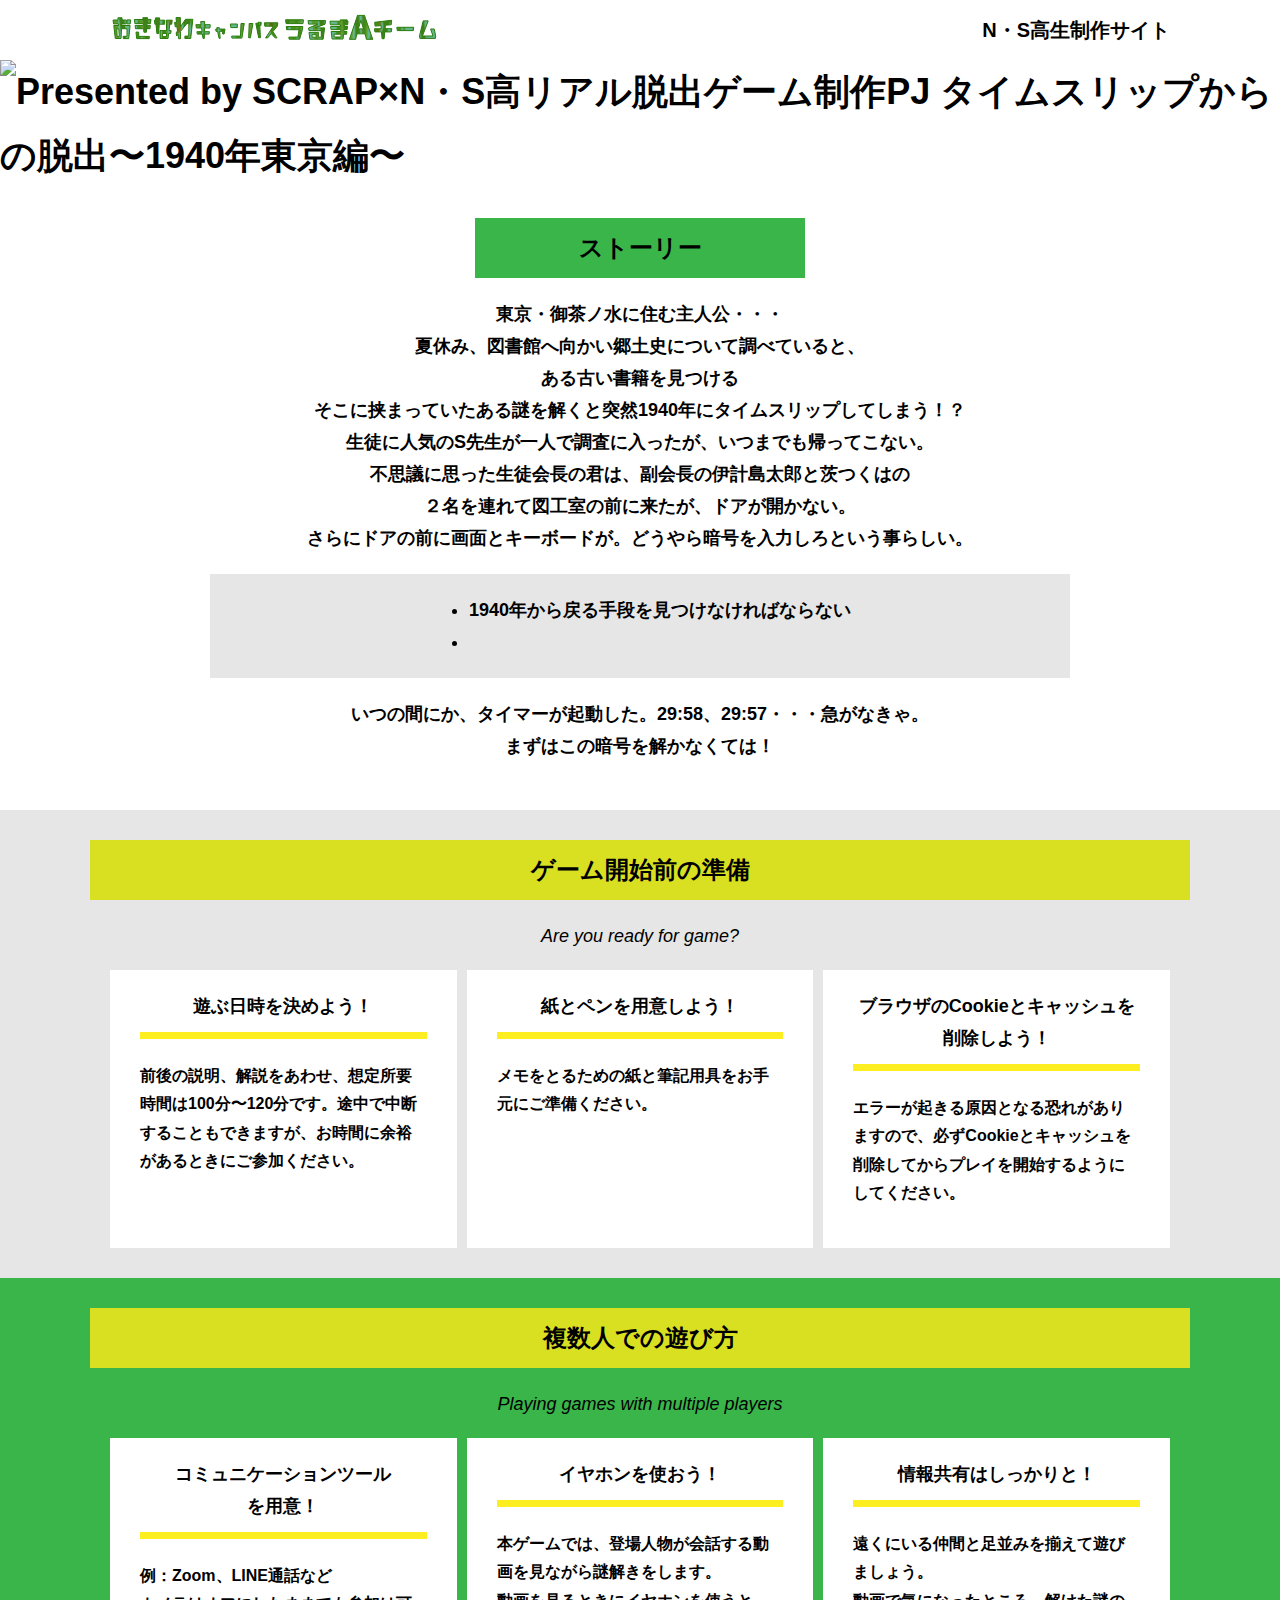
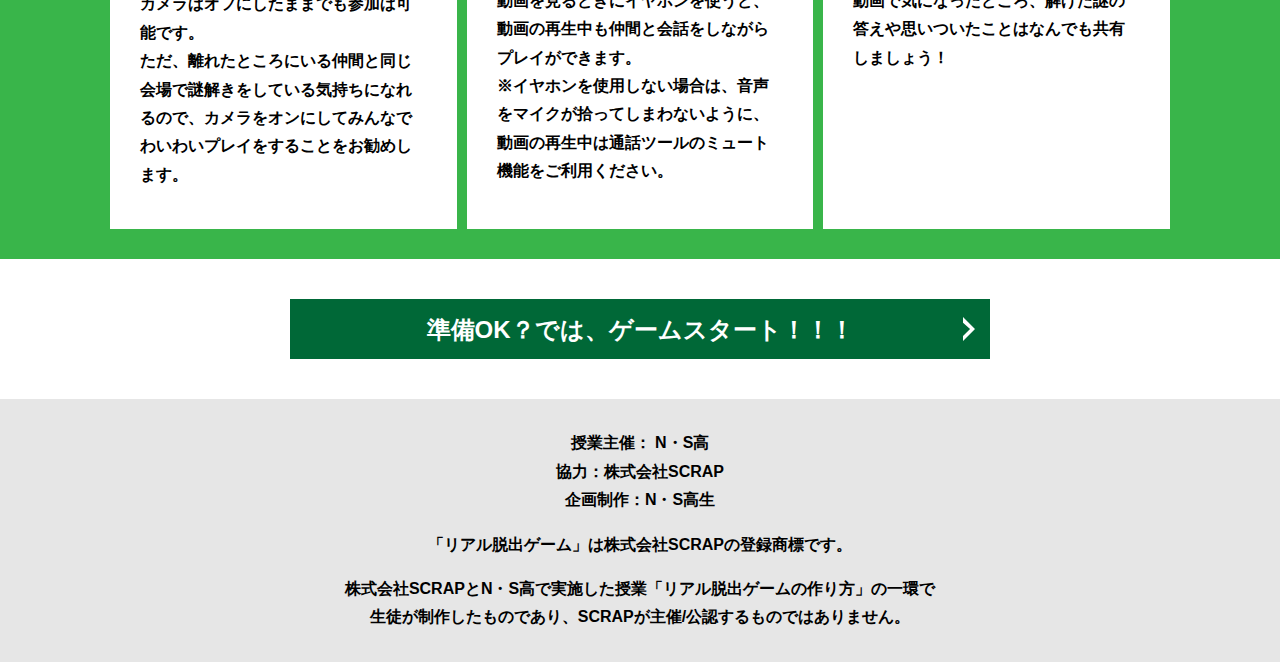
==== index.html @ 6594ce44 "Update index.html" ====
<!DOCTYPE html>
<html lang="ja">
<head>
  <meta charset="UTF-8">
  <meta http-equiv="X-UA-Compatible" content="IE=edge">
  <meta name="viewport" content="width=device-width, initial-scale=1.0">
  <title>タイムスリップからの脱出〜1940年東京編〜 │ Project N</title>
  <link rel="stylesheet" href="assets/css/normalize.css">
  <link rel="stylesheet" href="assets/css/style.css">
</head>
<body>
  <svg width="0" height="0" class="hidden">
    <symbol xmlns="http://www.w3.org/2000/svg" viewBox="0 0 12.47 24.94" id="arrow" class="arrow_svg">
      <title>arrow</title>
      <polygon points="0 24.94 0 19.66 7.35 12.47 0 5.92 0 0 12.47 12.47 0 24.94"/>
    </symbol>
  </svg>
  <header class="header">
    <div class="container">
      <div class="header__logo"><img src="./assets/images/logo.svg" alt="チームロゴ"></div>
      <div class="header__name">N・S高生制作サイト</div>
   </div>
  </header>
  <main class="main index-page">
    <!-- タイトルエリア　ここから -->
    <h1 class="main-title"><img src="./assets/images/mainHeader.png" alt="Presented by SCRAP×N・S高リアル脱出ゲーム制作PJ タイムスリップからの脱出〜1940年東京編〜 "></h1>
    <!-- タイトルエリア　ここまで -->
    <section class="section section--story">
      <div class="container">
        <h2 class="section-title section-title--keycolor section-title--story">ストーリー</h2>
        <div class="story">
          <p class="text-center">東京・御茶ノ水に住む主人公・・・<br>
            夏休み、図書館へ向かい郷土史について調べていると、<br>
           ある古い書籍を見つける<br>
            そこに挟まっていたある謎を解くと突然1940年にタイムスリップしてしまう！？<br>
            生徒に人気のS先生が一人で調査に入ったが、いつまでも帰ってこない。<br>
            不思議に思った生徒会長の君は、副会長の伊計島太郎と茨つくはの<br>
            ２名を連れて図工室の前に来たが、ドアが開かない。<br>
            さらにドアの前に画面とキーボードが。どうやら暗号を入力しろという事らしい。</p>
          <div class="story__note__outer bg-color--gray">
            <ul class="story__note">
              <li>1940年から戻る手段を見つけなければならない</li>
              <li></li>
            </ul>
          </div>
          <p class="text-center">いつの間にか、タイマーが起動した。29:58、29:57・・・急がなきゃ。<br>
            まずはこの暗号を解かなくては！</p>
        </div>
      </div>
    </section>
    <section class="section bg-color--gray">
      <div class="container">
        <h2 class="section-title">ゲーム開始前の準備</h2>
        <p class="font-eng text-center">Are you ready for game?</p>
        <!--
          class名"row"内のclass名"column"が横並びになります。
          改行する場合は以下のように追加してください。
          <div class="row">
            <div class="column">
              ～ 内容 ～
            </div>
          </div>
        -->
        <div class="row">
          <div class="column">
            <div class="card">
              <h3 class="card__title">遊ぶ日時を決めよう！</h3>
              <p class="card__content">前後の説明、解説をあわせ、想定所要時間は100分〜120分です。途中で中断することもできますが、お時間に余裕があるときにご参加ください。</p>
            </div>
          </div>
          <div class="column">
            <div class="card">
              <h3 class="card__title">紙とペンを用意しよう！</h3>
              <p class="card__content">メモをとるための紙と筆記用具をお手元にご準備ください。</p>
            </div>
          </div>
          <div class="column">
            <div class="card">
              <h3 class="card__title">ブラウザのCookieとキャッシュを<br>削除しよう！</h3>
              <p class="card__content">エラーが起きる原因となる恐れがありますので、必ずCookieとキャッシュを削除してからプレイを開始するようにしてください。</p>
            </div>
          </div>
        </div>
      </div>
    </section>
    <section class="section bg-color--keycolor">
      <div class="container">
        <h2 class="section-title">複数人での遊び方</h2>
        <p class="font-eng text-center">Playing games with multiple players</p>
        <div class="row">
          <div class="column">
            <div class="card">
              <h3 class="card__title">コミュニケーションツール<br>を用意！</h3>
              <p class="card__content">例：Zoom、LINE通話など<br>
                カメラはオフにしたままでも参加は可能です。<br>
                ただ、離れたところにいる仲間と同じ会場で謎解きをしている気持ちになれるので、カメラをオンにしてみんなでわいわいプレイをすることをお勧めします。</p>
            </div>
          </div>
          <div class="column">
            <div class="card">
              <h3 class="card__title">イヤホンを使おう！</h3>
              <p class="card__content">本ゲームでは、登場人物が会話する動画を見ながら謎解きをします。<br>
                動画を見るときにイヤホンを使うと、動画の再生中も仲間と会話をしながらプレイができます。<br>
                ※イヤホンを使用しない場合は、音声をマイクが拾ってしまわないように、動画の再生中は通話ツールのミュート機能をご利用ください。</p>
            </div>
          </div>
          <div class="column">
            <div class="card">
              <h3 class="card__title">情報共有はしっかりと！</h3>
              <p class="card__content">遠くにいる仲間と足並みを揃えて遊びましょう。<br>
                動画で気になったところ、解けた謎の答えや思いついたことはなんでも共有しましょう！</p>
            </div>
          </div>
        </div>
      </div>
    </section>
    <section class="section">
      <div class="container">
        <a class="btn" href="main.html">準備OK？では、ゲームスタート！！！<svg class="btn__arrow"><use xlink:href="#arrow"></use></svg></a>
      </div>
    </section>
  </main>
  <footer class="footer section bg-color--gray">
    <div class="container">
      <p class="text-center">授業主催： N・S高<br>協力：株式会社SCRAP<br>企画制作：N・S高生</p>
      <p class="text-center">「リアル脱出ゲーム」は株式会社SCRAPの登録商標です。</p>
      <p class="text-center">株式会社SCRAPとN・S高で実施した授業「リアル脱出ゲームの作り方」の一環で<br>生徒が制作したものであり、SCRAPが主催/公認するものではありません。</p>
    </div>
  </footer>
</body>
</html>
---- assets/css/style.css ----
@charset "UTF-8";
/****************************
 * 共通CSSのテンプレートです。
*****************************/
*,
*::before,
*::after {
  -webkit-box-sizing: border-box;
          box-sizing: border-box;
}

html {
  font-size: 18px;
  -webkit-box-sizing: border-box;
          box-sizing: border-box;
}

body {
  overflow-x: hidden;
  font-family: "游ゴシック体", "Yu Gothic", YuGothic, "ヒラギノ角ゴ Pro", "Hiragino Kaku Gothic Pro", "メイリオ", "Meiryo", sans-serif;
  font-size: 18px;
  line-height: 1.77778;
  font-weight: bold;
  text-decoration: none;
  border: none;
  list-style: none;
  color: #000;
  margin: 0;
}

img {
  width: 100%;
}

figure {
  margin: 0;
}

figcaption {
  margin-top: 30px;
  font-size: 14px;
}

@media screen and (max-width: 767px) {
  figcaption {
    font-size: 13px;
  }
}

input[type=text] {
  font-size: 18px;
  border: none;
  padding: 25px 35px;
  display: block;
  margin: 0 auto;
  max-width: 580px;
  width: 100%;
}

::-webkit-input-placeholder {
  color: #999;
}

:-ms-input-placeholder {
  color: #999;
}

::-ms-input-placeholder {
  color: #999;
}

::placeholder {
  color: #999;
}

button {
  cursor: pointer;
  display: block;
  border: none;
  margin: 0 auto;
  background-color: #006837;
  color: #fff;
  width: 287px;
  height: 55px;
}

/*******************
* Layout
*******************/
.section {
  padding-top: 30px;
  padding-bottom: 30px;
}

.section--clear {
  /* ステージクリア画面 */
  position: fixed;
  display: none;
  /* 読み込み時に一瞬表示されるのを防ぐ */
  -webkit-box-pack: center;
      -ms-flex-pack: center;
          justify-content: center;
  -webkit-box-align: center;
      -ms-flex-align: center;
          align-items: center;
  top: 0;
  bottom: 0;
  left: 0;
  right: 0;
  z-index: 200;
}

.section--clear.isClear {
  display: -webkit-box;
  display: -ms-flexbox;
  display: flex;
}

.container {
  width: 1100px;
  padding-left: 20px;
  padding-right: 20px;
  margin: 0 auto;
}

@media screen and (max-width: 1100px) {
  .container {
    width: calc(100% - 40px);
  }
}

.row {
  display: -webkit-box;
  display: -ms-flexbox;
  display: flex;
  -ms-flex-line-pack: stretch;
      align-content: stretch;
  gap: 10px;
}

.row + .row {
  margin-top: 20px;
}

.column {
  width: 100%;
}

.card {
  background-color: #fff;
  margin-bottom: 20px;
  height: 100%;
}

.card__title {
  font-size: 18px;
  text-align: center;
  margin: 0;
  padding: 20px 30px;
  position: relative;
  cursor: pointer;
}

.card__content {
  -webkit-transition: all 0.3s;
  transition: all 0.3s;
  font-size: 16px;
  padding: 20px 30px;
  margin: 0;
  position: relative;
}

.card__content::before {
  display: block;
  content: '';
  width: calc(100% - 60px);
  height: 7px;
  background-color: #fcee21;
  position: absolute;
  top: -10px;
  left: 30px;
}

.hint-page .card {
  height: auto;
}

.hint-page .card__content {
  display: none;
  text-align: center;
}

.hint-page .card__arrow {
  position: absolute;
  top: calc(50% - 12px);
  right: 45px;
  -webkit-transform: rotate(90deg);
          transform: rotate(90deg);
  -webkit-transition: all 0.3s;
  transition: all 0.3s;
  fill: #009245;
  width: 12px;
  height: 24px;
}

.hint-page .card.is-open .card__content {
  display: block;
}

.hint-page .card.is-open .card__arrow {
  -webkit-transform: rotate(-90deg);
          transform: rotate(-90deg);
}

.box {
  padding: 35px 30px;
}

.youtube {
  position: relative;
  width: 100%;
  padding-top: 56.25%;
}

.youtube iframe {
  position: absolute;
  top: 0;
  left: 0;
  width: 100%;
  height: 100%;
}

.youtube__container {
  max-width: 800px;
  margin: 0 auto;
}

/*********************
* Color
*********************/
.bg-color--keycolor {
  background-color: #39b54a;
}

.bg-color--subcolor {
  background-color: #d9e021;
}

.bg-color--gray {
  background-color: #e6e6e6;
}

/*********************
* title
**********************/
.main-title {
  margin: 0;
}

.sub-title {
  text-align: center;
  font-size: 18px;
  line-height: 1.66667;
}

.sub-title__bg {
  background-color: #fcee21;
  padding-left: 1rem;
  padding-right: 1rem;
}

.section-title {
  font-size: 24px;
  line-height: 1.75;
  text-align: center;
  padding: 9px 20px;
  background-color: #d9e021;
  margin: 0 -20px 20px -20px;
}

.section-title__stage {
  display: inline-block;
  margin-right: 2rem;
}

.section-title--keycolorlight {
  background-color: #8cc63f;
}

.section-title--keycolorlight .section-title__stage {
  color: #fff;
}

.section-title--keycolor {
  background-color: #39b54a;
}

.section-title--story {
  width: 330px;
  margin: 0 auto 20px;
}

.section-title--border {
  position: relative;
  font-size: 30px;
  text-align: center;
  line-height: 1.06667;
  margin: 0;
  padding-bottom: 15px;
  color: #006837;
}

.section-title--border::after {
  position: absolute;
  bottom: 0;
  left: calc(50% - 95px);
  display: block;
  content: '';
  background-color: #fff;
  height: 2.6px;
  width: 190px;
}

/******************
* text
******************/
.font-eng {
  font-style: italic;
  font-weight: normal;
}

/*************************
* Button
*************************/
.btn {
  display: block;
  text-decoration: none;
  cursor: pointer;
  background-color: #006837;
  color: #fff;
  font-size: 24px;
  line-height: 1.54167;
  text-align: center;
  padding: 11.5px;
  width: calc(100% - 40px);
  max-width: 700px;
  margin: 10px auto;
  position: relative;
}

.btn:hover {
  opacity: 0.7;
}

.btn__arrow {
  position: absolute;
  top: calc(50% - 12px);
  right: 15px;
  fill: #fff;
  width: 12px;
  height: 24px;
}

/****************
* header
*****************/
.header {
  background-color: #fff;
  height: 60px;
}

.header .container {
  display: -webkit-box;
  display: -ms-flexbox;
  display: flex;
  -webkit-box-pack: justify;
      -ms-flex-pack: justify;
          justify-content: space-between;
  -webkit-box-align: center;
      -ms-flex-align: center;
          align-items: center;
  height: 100%;
}

.header__logo {
  width: 330px;
  height: 42px;
}

.header__name {
  font-size: 20px;
  line-height: 1.1;
}

.footer {
  font-size: 16px;
}

.footer p:first-child {
  margin-top: 0;
}

.footer p:last-child {
  margin-bottom: 0;
}

/********************
* main
********************/
.story__note {
  margin: 0;
}

.story__note__outer {
  width: 860px;
  display: -webkit-box;
  display: -ms-flexbox;
  display: flex;
  padding: 20px;
  margin: 20px auto;
  -webkit-box-pack: center;
      -ms-flex-pack: center;
          justify-content: center;
}

@media screen and (max-width: 940px) {
  .story__note__outer {
    width: 100%;
  }
}

.stage-column__container + .stage-column__container {
  border-top: 2px solid #fff;
}

.answer {
  font-size: 18px;
  margin-bottom: 20px;
  line-height: 80px;
  word-spacing: 20px;
}

.err-message {
  color: #c1272d;
  font-size: 18px;
  text-align: center;
}

.link-hint {
  text-align: center;
  display: block;
  margin-top: 20px;
}

.clear-message {
  background-color: #d9e021;
  padding: 30px 30px 60px;
  position: relative;
}

.clear-message__title {
  position: relative;
  display: block;
  text-align: center;
  color: #006837;
  font-size: 30px;
  padding-bottom: 10px;
  margin-bottom: 35px;
}

.clear-message__title::after {
  content: '';
  position: absolute;
  display: block;
  width: 183px;
  height: 2px;
  background-color: #fff;
  bottom: 0;
  left: calc(50% - (183px/2));
}

.clear-message__content {
  text-align: center;
}

.clear-message__btn {
  position: absolute;
  bottom: -30px;
  left: calc(50% - 144px);
  width: 288px;
  margin: 0;
}

/********************
* Utility
********************/
.text-center {
  text-align: center;
}

.text-left {
  text-align: left;
}

.text-right {
  text-align: right;
}

.hidden {
  display: none;
}
/*# sourceMappingURL=style.css.map */
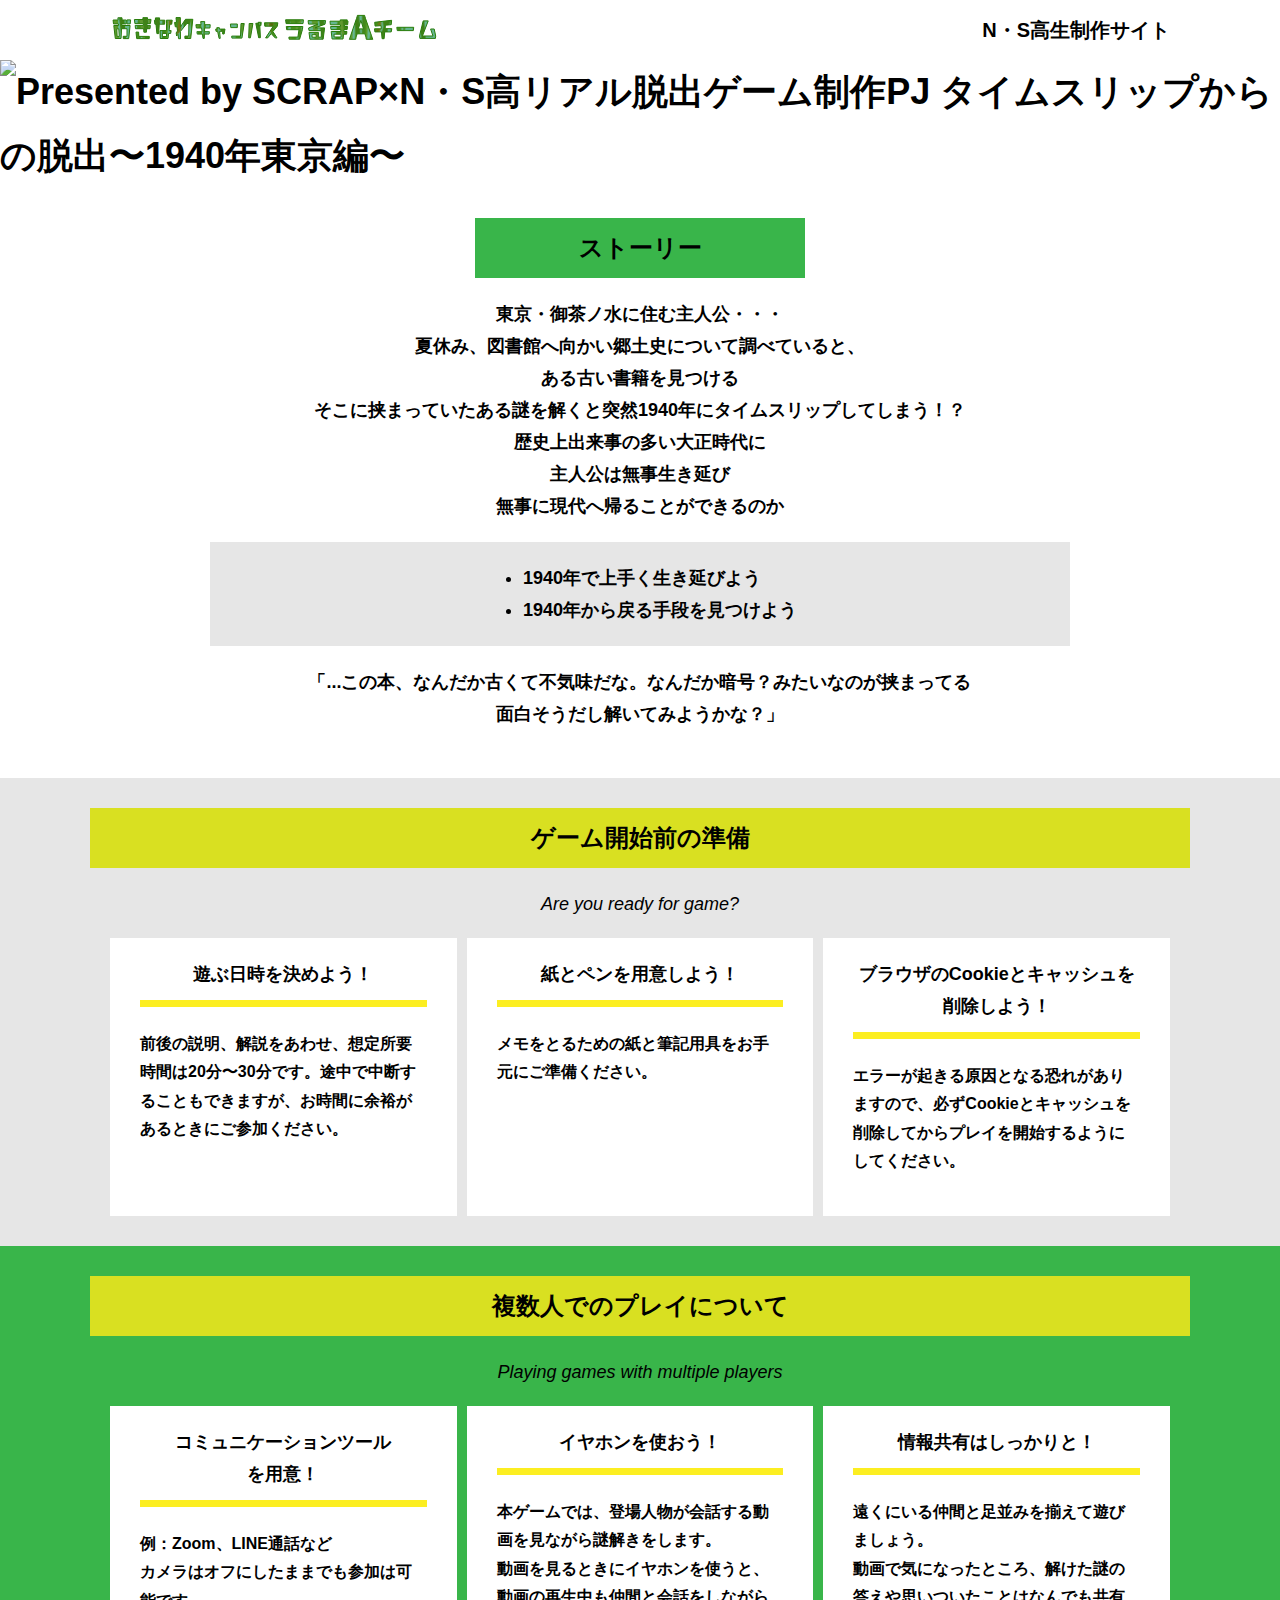
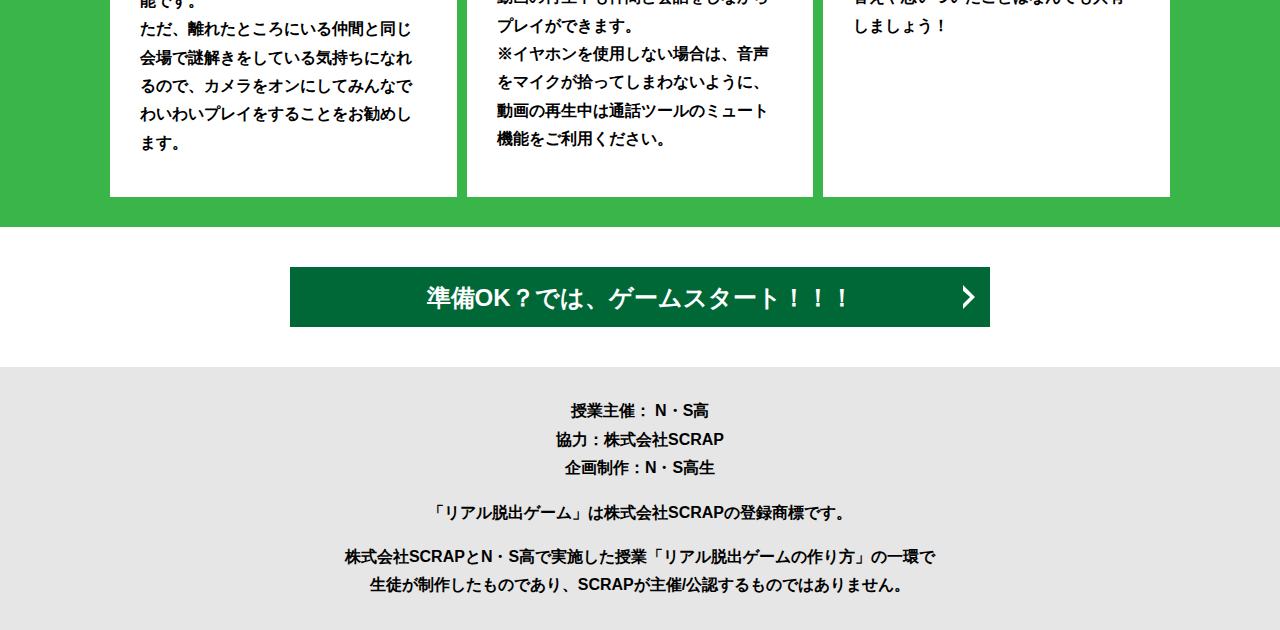
==== commit 9554be50: "Update index.html" ====
--- a/index.html
+++ b/index.html
@@ -23,7 +23,7 @@
   </header>
   <main class="main index-page">
     <!-- タイトルエリア　ここから -->
-    <h1 class="main-title"><img src="./assets/images/mainHeader.png" alt="Presented by SCRAP×N・S高リアル脱出ゲーム制作PJ タイムスリップからの脱出〜1940年東京編〜 "></h1>
+    <h1 class="main-title"><img src="./assets/images/top-image.png" alt="Presented by SCRAP×N・S高リアル脱出ゲーム制作PJ タイムスリップからの脱出〜1940年東京編〜 "></h1>
     <!-- タイトルエリア　ここまで -->
     <section class="section section--story">
       <div class="container">
@@ -33,18 +33,17 @@
             夏休み、図書館へ向かい郷土史について調べていると、<br>
            ある古い書籍を見つける<br>
             そこに挟まっていたある謎を解くと突然1940年にタイムスリップしてしまう！？<br>
-            生徒に人気のS先生が一人で調査に入ったが、いつまでも帰ってこない。<br>
-            不思議に思った生徒会長の君は、副会長の伊計島太郎と茨つくはの<br>
-            ２名を連れて図工室の前に来たが、ドアが開かない。<br>
-            さらにドアの前に画面とキーボードが。どうやら暗号を入力しろという事らしい。</p>
+            歴史上出来事の多い大正時代に<br>
+           主人公は無事生き延び<br>
+            無事に現代へ帰ることができるのか<br></p>
           <div class="story__note__outer bg-color--gray">
             <ul class="story__note">
-              <li>1940年から戻る手段を見つけなければならない</li>
-              <li></li>
+              <li>1940年で上手く生き延びよう</li>
+              <li>1940年から戻る手段を見つけよう</li>
             </ul>
           </div>
-          <p class="text-center">いつの間にか、タイマーが起動した。29:58、29:57・・・急がなきゃ。<br>
-            まずはこの暗号を解かなくては！</p>
+          <p class="text-center">「...この本、なんだか古くて不気味だな。なんだか暗号？みたいなのが挟まってる<br>
+            面白そうだし解いてみようかな？」</p>
         </div>
       </div>
     </section>
@@ -65,7 +64,7 @@
           <div class="column">
             <div class="card">
               <h3 class="card__title">遊ぶ日時を決めよう！</h3>
-              <p class="card__content">前後の説明、解説をあわせ、想定所要時間は100分〜120分です。途中で中断することもできますが、お時間に余裕があるときにご参加ください。</p>
+              <p class="card__content">前後の説明、解説をあわせ、想定所要時間は20分〜30分です。途中で中断することもできますが、お時間に余裕があるときにご参加ください。</p>
             </div>
           </div>
           <div class="column">
@@ -85,7 +84,7 @@
     </section>
     <section class="section bg-color--keycolor">
       <div class="container">
-        <h2 class="section-title">複数人での遊び方</h2>
+        <h2 class="section-title">複数人でのプレイについて</h2>
         <p class="font-eng text-center">Playing games with multiple players</p>
         <div class="row">
           <div class="column">
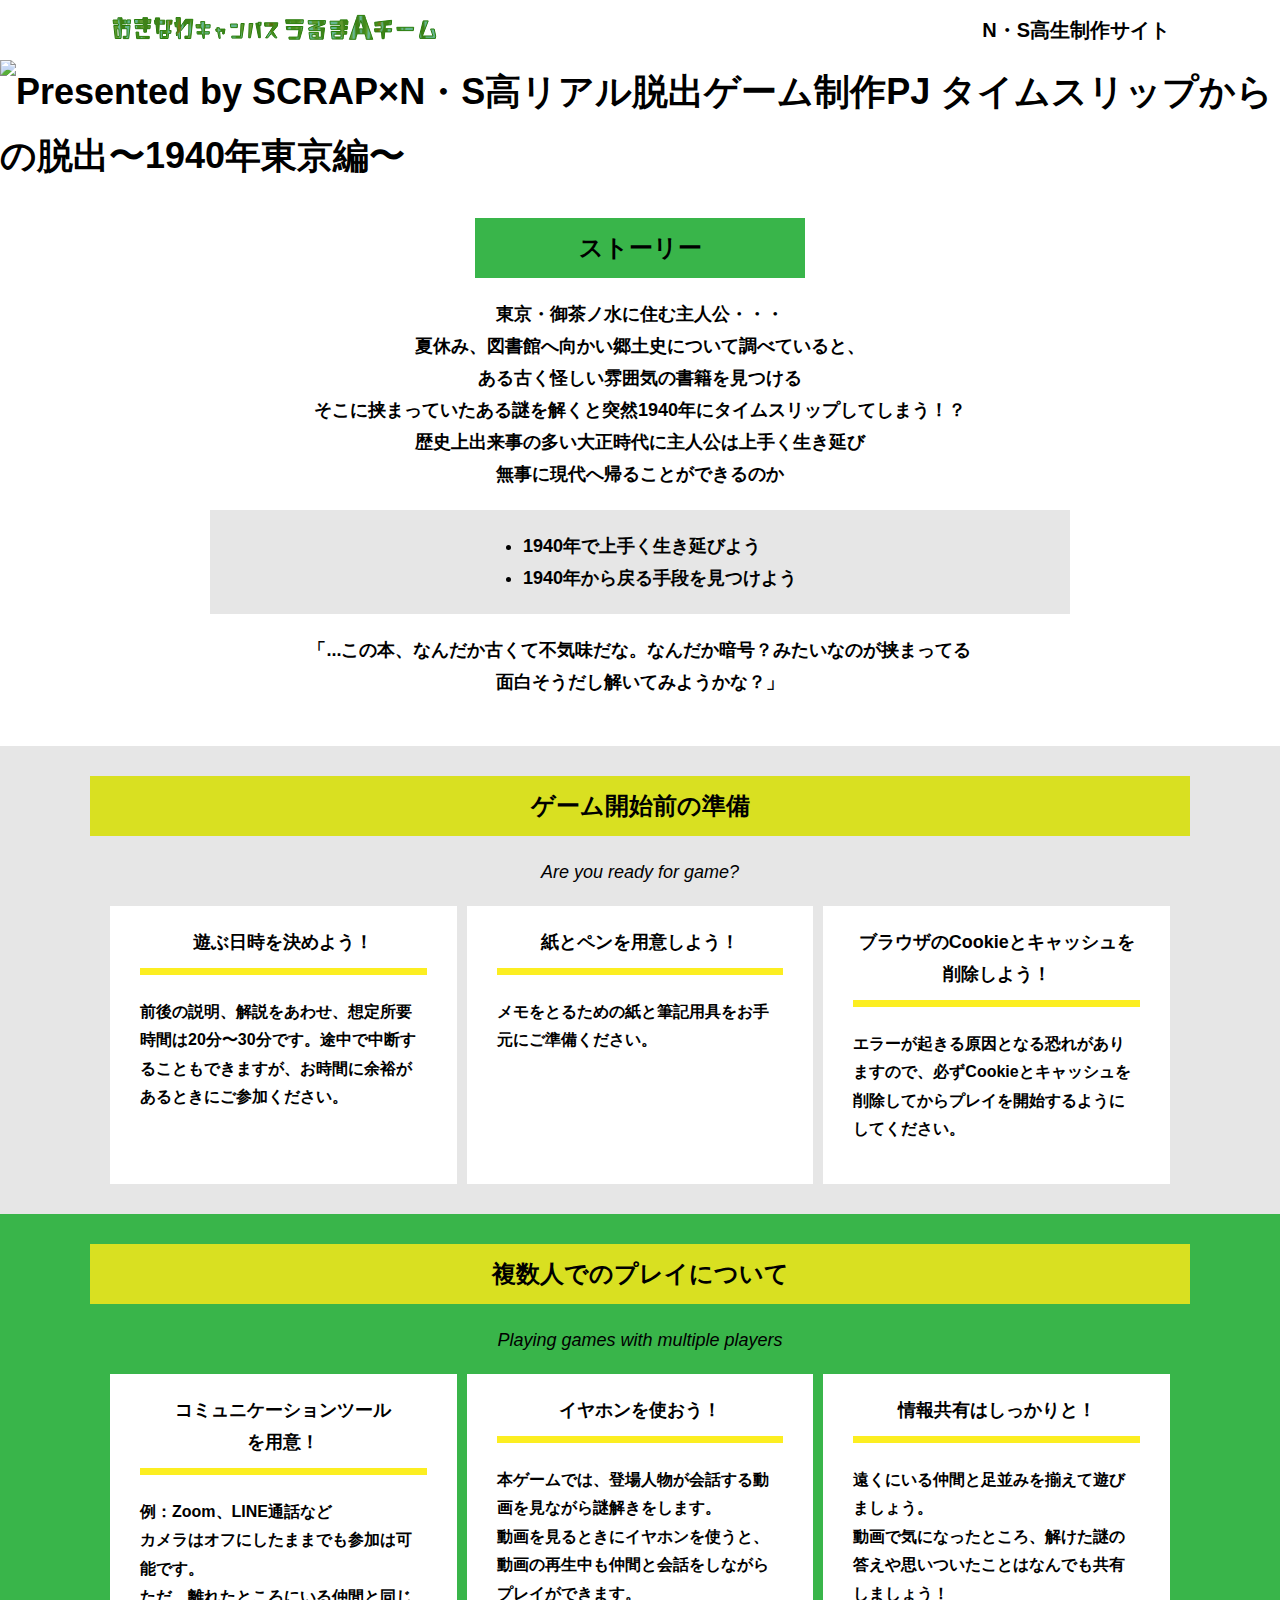
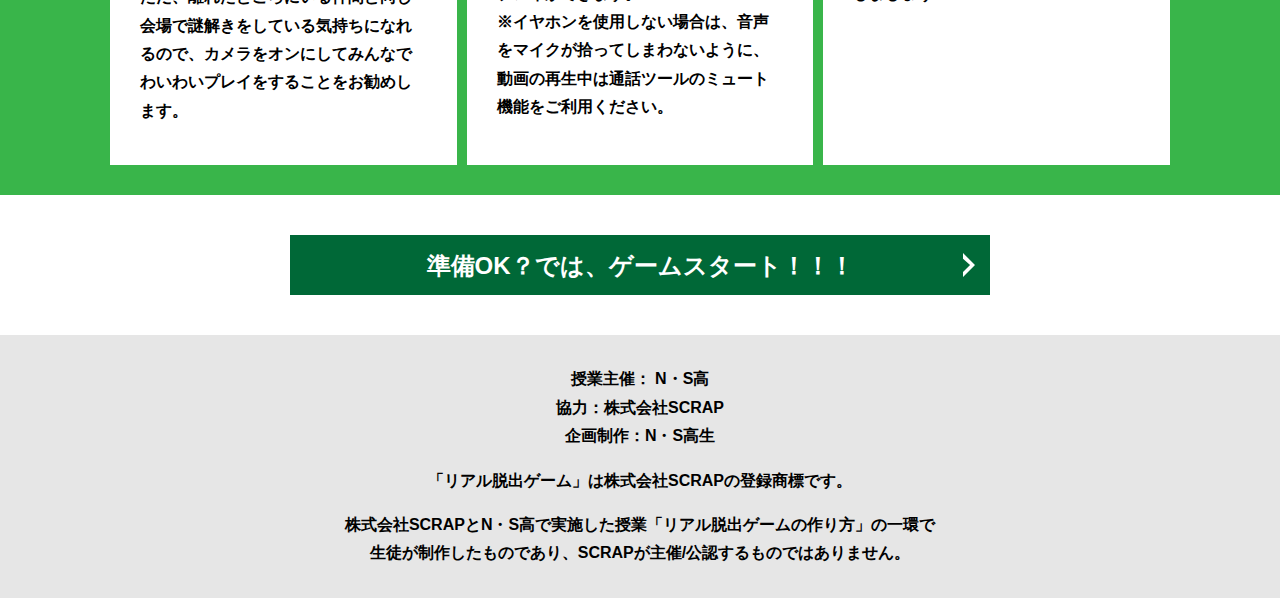
==== commit 499f0e19: "Update index.html" ====
--- a/index.html
+++ b/index.html
@@ -31,11 +31,10 @@
         <div class="story">
           <p class="text-center">東京・御茶ノ水に住む主人公・・・<br>
             夏休み、図書館へ向かい郷土史について調べていると、<br>
-           ある古い書籍を見つける<br>
+           ある古く怪しい雰囲気の書籍を見つける<br>
             そこに挟まっていたある謎を解くと突然1940年にタイムスリップしてしまう！？<br>
-            歴史上出来事の多い大正時代に<br>
-           主人公は無事生き延び<br>
-            無事に現代へ帰ることができるのか<br></p>
+            歴史上出来事の多い大正時代に主人公は上手く生き延び<br>
+           無事に現代へ帰ることができるのか<br></p>
           <div class="story__note__outer bg-color--gray">
             <ul class="story__note">
               <li>1940年で上手く生き延びよう</li>
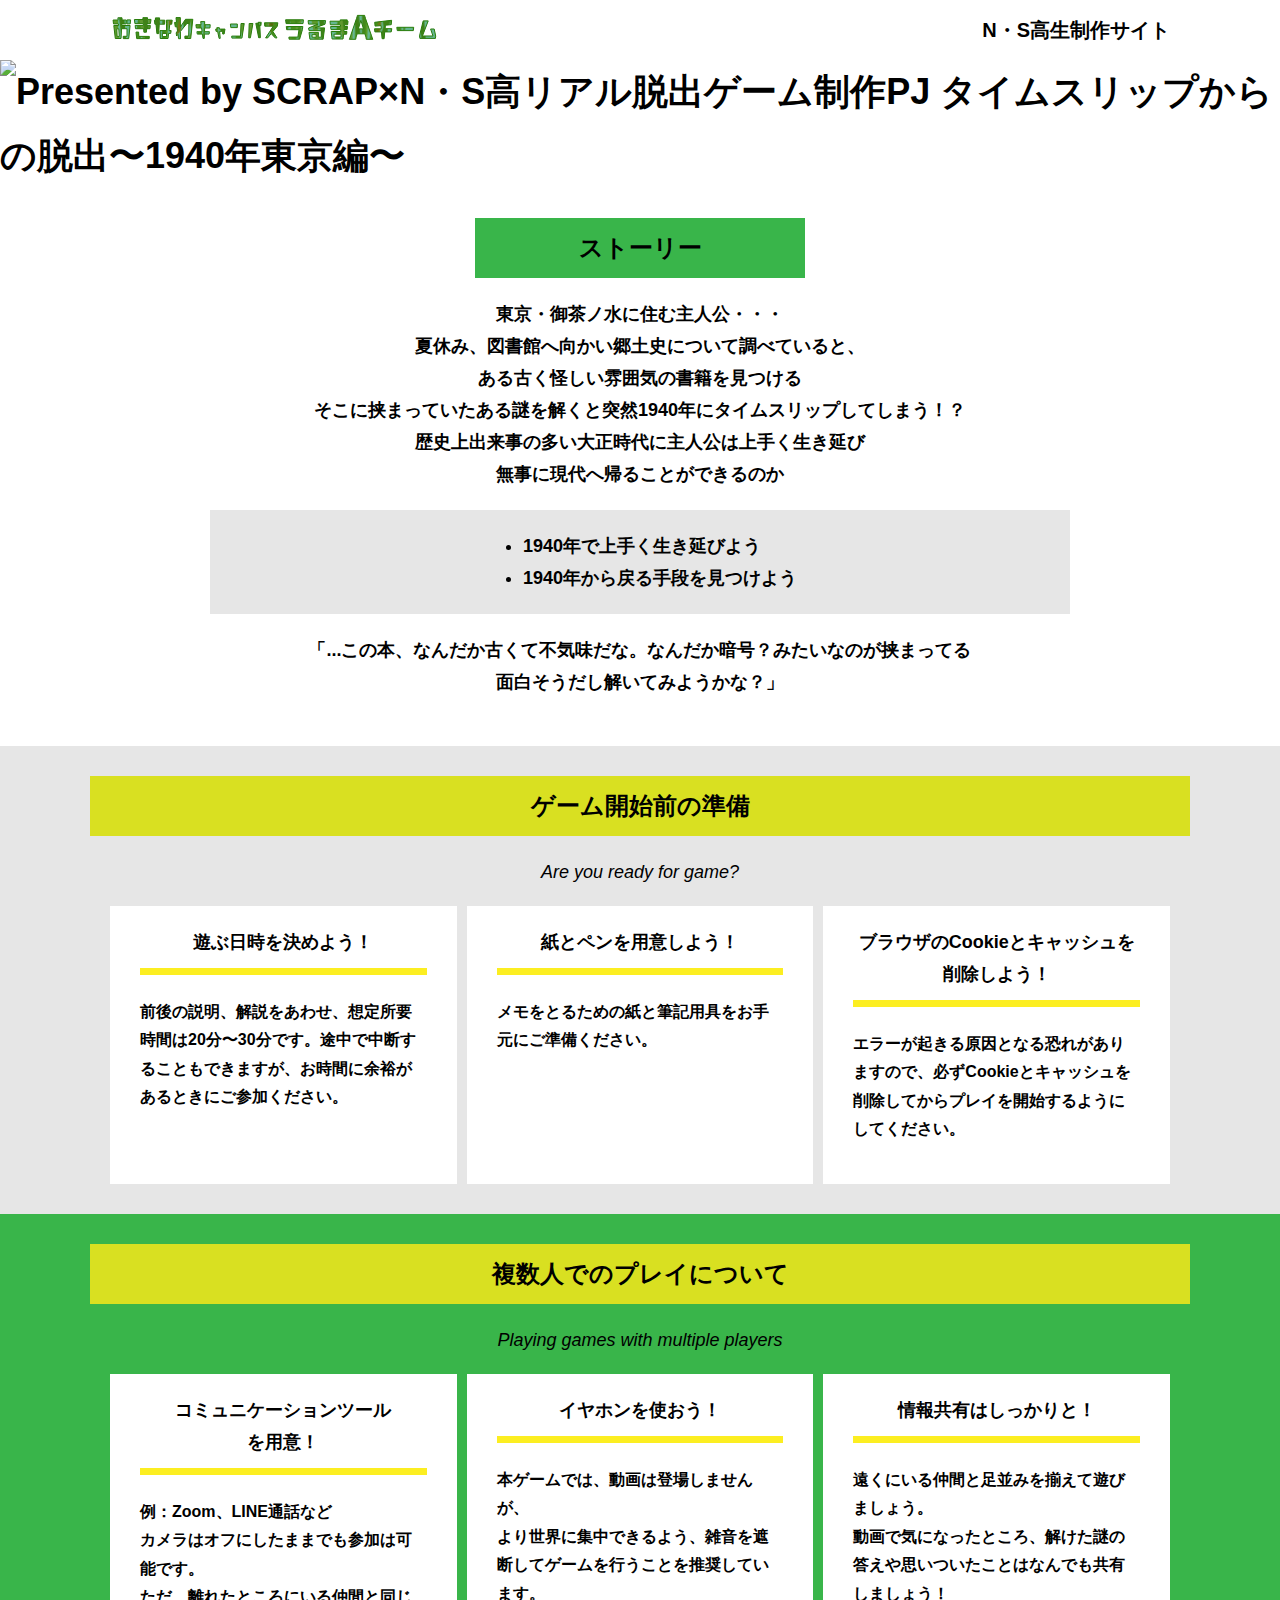
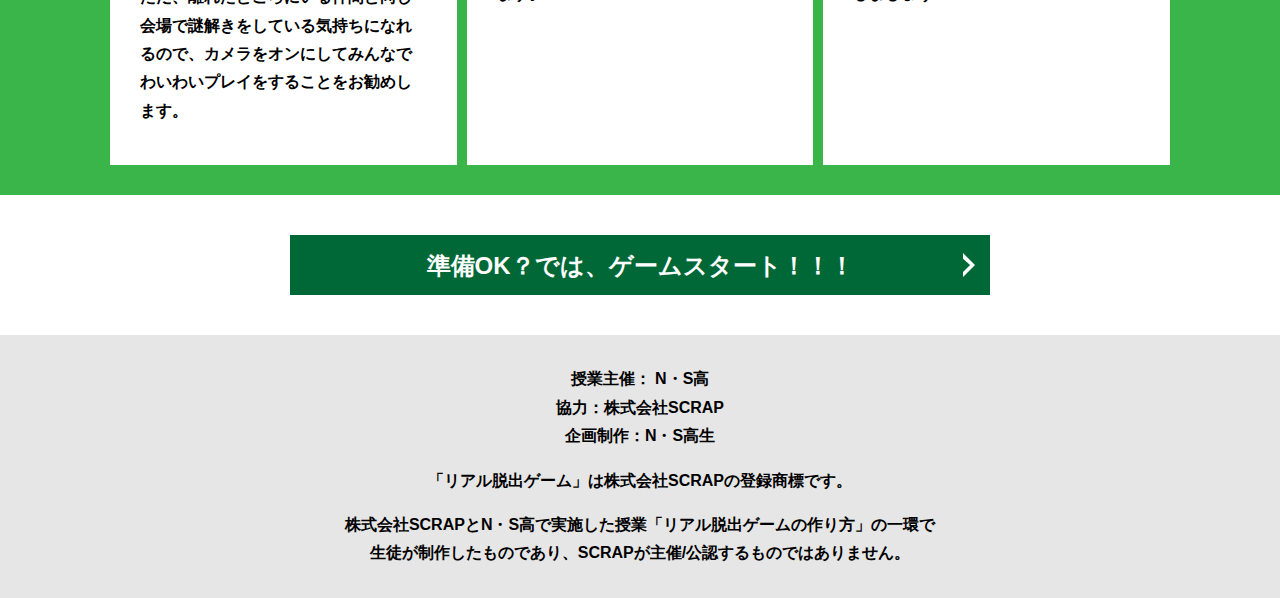
==== commit 070a7435: "Update index.html" ====
--- a/index.html
+++ b/index.html
@@ -97,9 +97,8 @@
           <div class="column">
             <div class="card">
               <h3 class="card__title">イヤホンを使おう！</h3>
-              <p class="card__content">本ゲームでは、登場人物が会話する動画を見ながら謎解きをします。<br>
-                動画を見るときにイヤホンを使うと、動画の再生中も仲間と会話をしながらプレイができます。<br>
-                ※イヤホンを使用しない場合は、音声をマイクが拾ってしまわないように、動画の再生中は通話ツールのミュート機能をご利用ください。</p>
+              <p class="card__content">本ゲームでは、動画は登場しませんが、<br>
+                より世界に集中できるよう、雑音を遮断してゲームを行うことを推奨しています。</p>
             </div>
           </div>
           <div class="column">
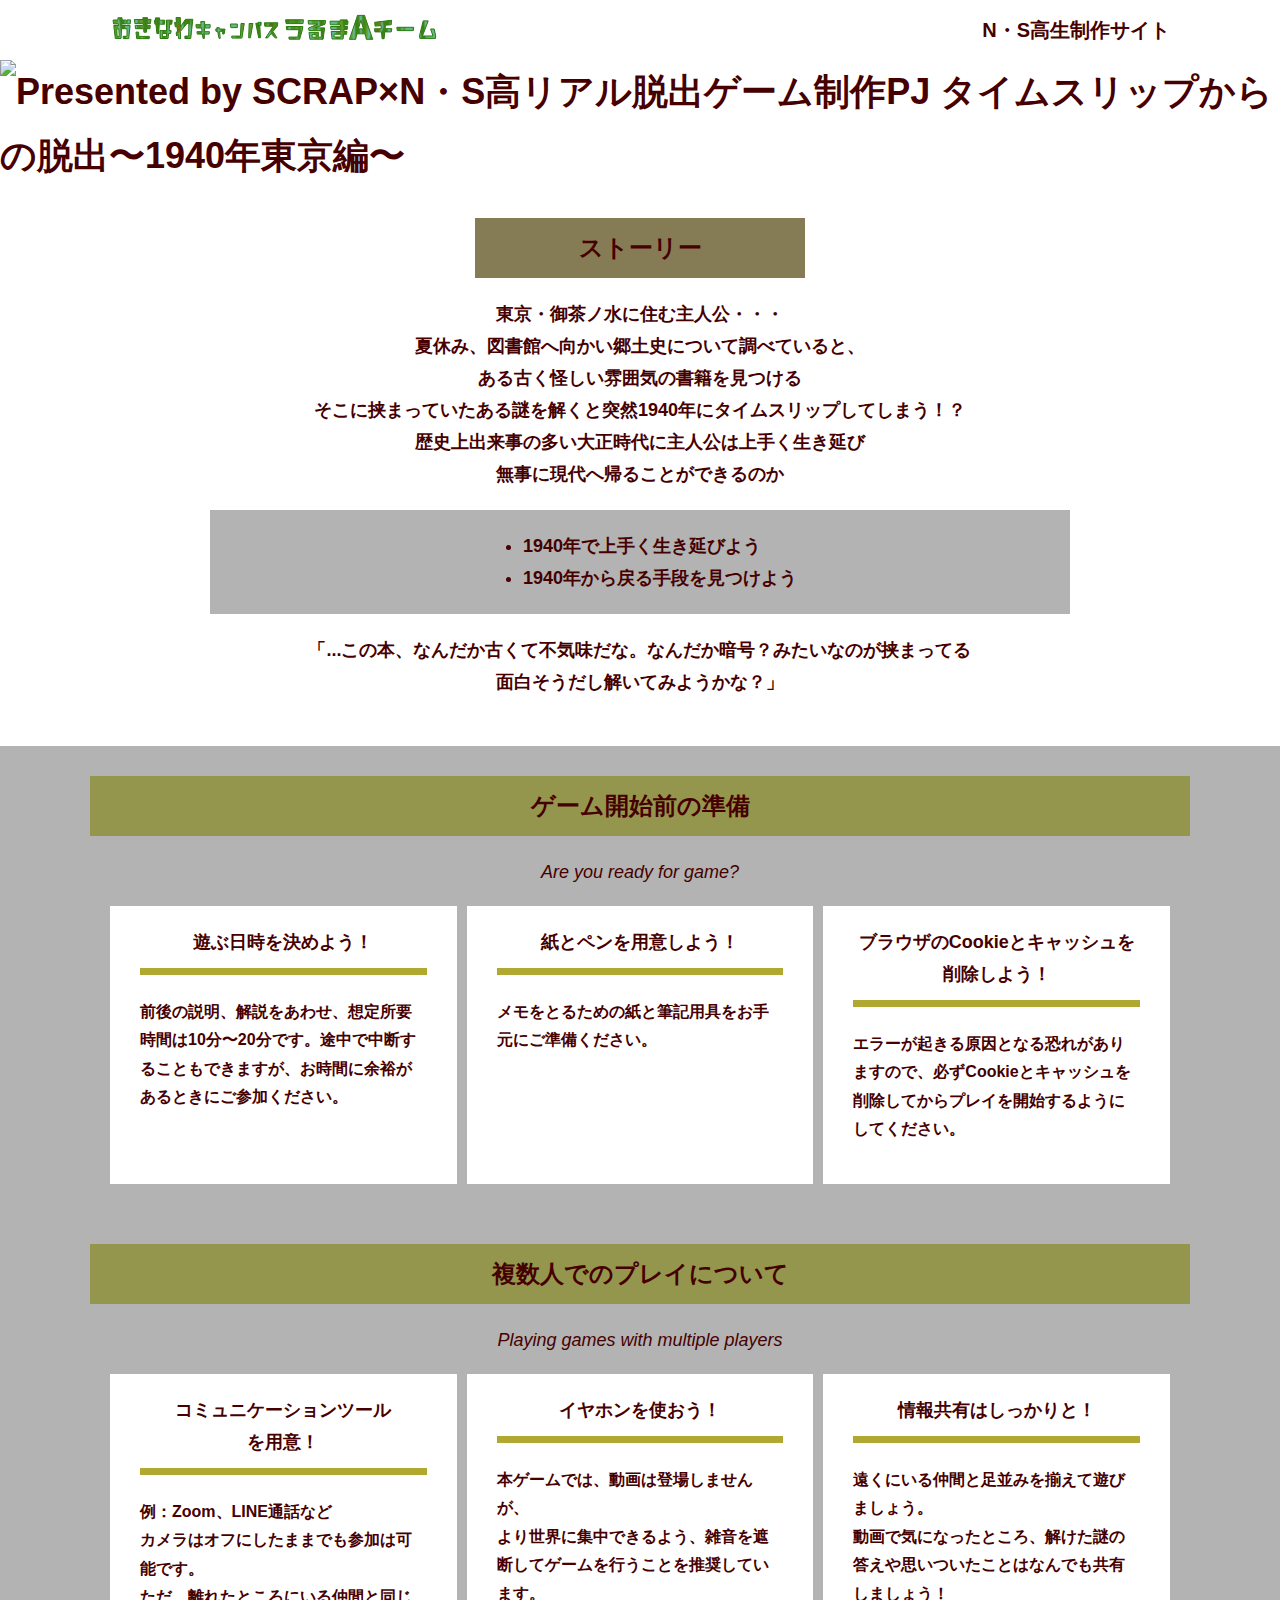
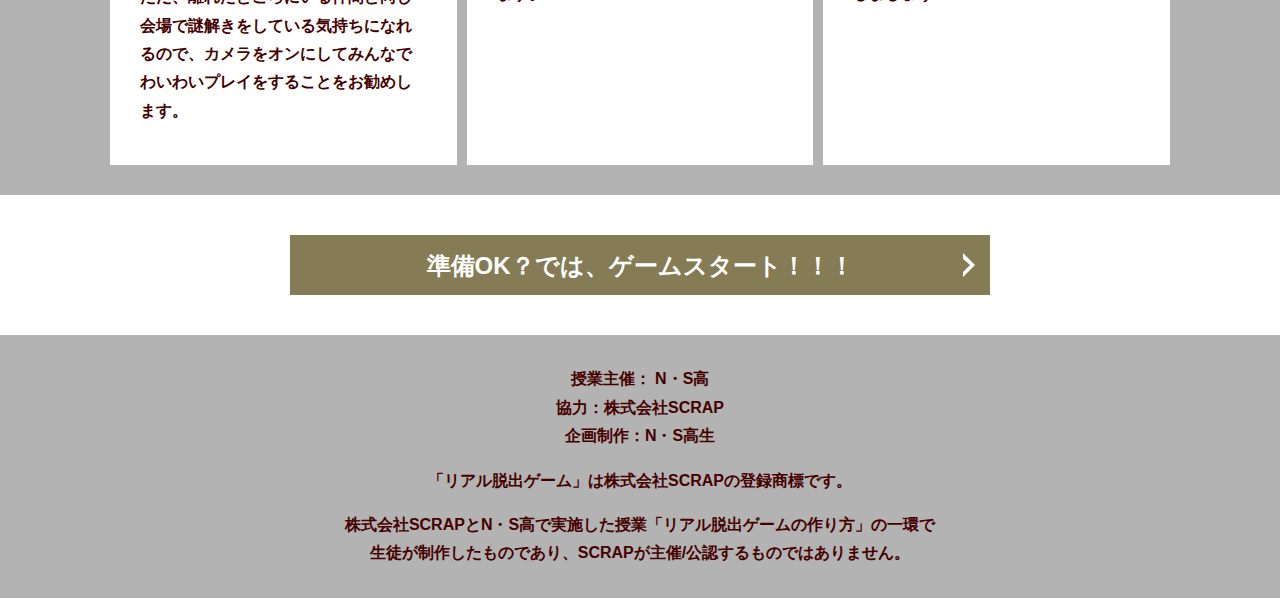
==== commit aca53097: "Update index.html" ====
--- a/index.html
+++ b/index.html
@@ -63,7 +63,7 @@
           <div class="column">
             <div class="card">
               <h3 class="card__title">遊ぶ日時を決めよう！</h3>
-              <p class="card__content">前後の説明、解説をあわせ、想定所要時間は20分〜30分です。途中で中断することもできますが、お時間に余裕があるときにご参加ください。</p>
+              <p class="card__content">前後の説明、解説をあわせ、想定所要時間は10分〜20分です。途中で中断することもできますが、お時間に余裕があるときにご参加ください。</p>
             </div>
           </div>
           <div class="column">
--- a/assets/css/style.css
+++ b/assets/css/style.css
@@ -24,7 +24,7 @@
   text-decoration: none;
   border: none;
   list-style: none;
-  color: #000;
+  color: #460000;
   margin: 0;
 }
 
@@ -78,8 +78,8 @@
   display: block;
   border: none;
   margin: 0 auto;
-  background-color: #006837;
-  color: #fff;
+  background-color: #998967;
+  color: #ffffff;
   width: 287px;
   height: 55px;
 }
@@ -175,7 +175,7 @@
   content: '';
   width: calc(100% - 60px);
   height: 7px;
-  background-color: #fcee21;
+  background-color: #b0a831;
   position: absolute;
   top: -10px;
   left: 30px;
@@ -198,7 +198,7 @@
           transform: rotate(90deg);
   -webkit-transition: all 0.3s;
   transition: all 0.3s;
-  fill: #009245;
+  fill: #94964e;
   width: 12px;
   height: 24px;
 }
@@ -239,15 +239,15 @@
 * Color
 *********************/
 .bg-color--keycolor {
-  background-color: #39b54a;
+  background-color: #b3b3b3;
 }
 
 .bg-color--subcolor {
-  background-color: #d9e021;
+  background-color: #b3b3b3;
 }
 
 .bg-color--gray {
-  background-color: #e6e6e6;
+  background-color: #b3b3b3;
 }
 
 /*********************
@@ -274,7 +274,7 @@
   line-height: 1.75;
   text-align: center;
   padding: 9px 20px;
-  background-color: #d9e021;
+  background-color: #94964e;
   margin: 0 -20px 20px -20px;
 }
 
@@ -284,7 +284,7 @@
 }
 
 .section-title--keycolorlight {
-  background-color: #8cc63f;
+  background-color: #94964e;
 }
 
 .section-title--keycolorlight .section-title__stage {
@@ -292,7 +292,7 @@
 }
 
 .section-title--keycolor {
-  background-color: #39b54a;
+  background-color: #857c55;
 }
 
 .section-title--story {
@@ -307,7 +307,7 @@
   line-height: 1.06667;
   margin: 0;
   padding-bottom: 15px;
-  color: #006837;
+  color: #857c55;
 }
 
 .section-title--border::after {
@@ -336,7 +336,7 @@
   display: block;
   text-decoration: none;
   cursor: pointer;
-  background-color: #006837;
+  background-color: #857c55;
   color: #fff;
   font-size: 24px;
   line-height: 1.54167;
@@ -453,7 +453,7 @@
 }
 
 .clear-message {
-  background-color: #d9e021;
+  background-color: #b3b3b3;
   padding: 30px 30px 60px;
   position: relative;
 }
@@ -462,7 +462,7 @@
   position: relative;
   display: block;
   text-align: center;
-  color: #006837;
+  color: #460000;
   font-size: 30px;
   padding-bottom: 10px;
   margin-bottom: 35px;
@@ -509,4 +509,4 @@
 .hidden {
   display: none;
 }
-/*# sourceMappingURL=style.css.map */+/*# sourceMappingURL=style.css.map */
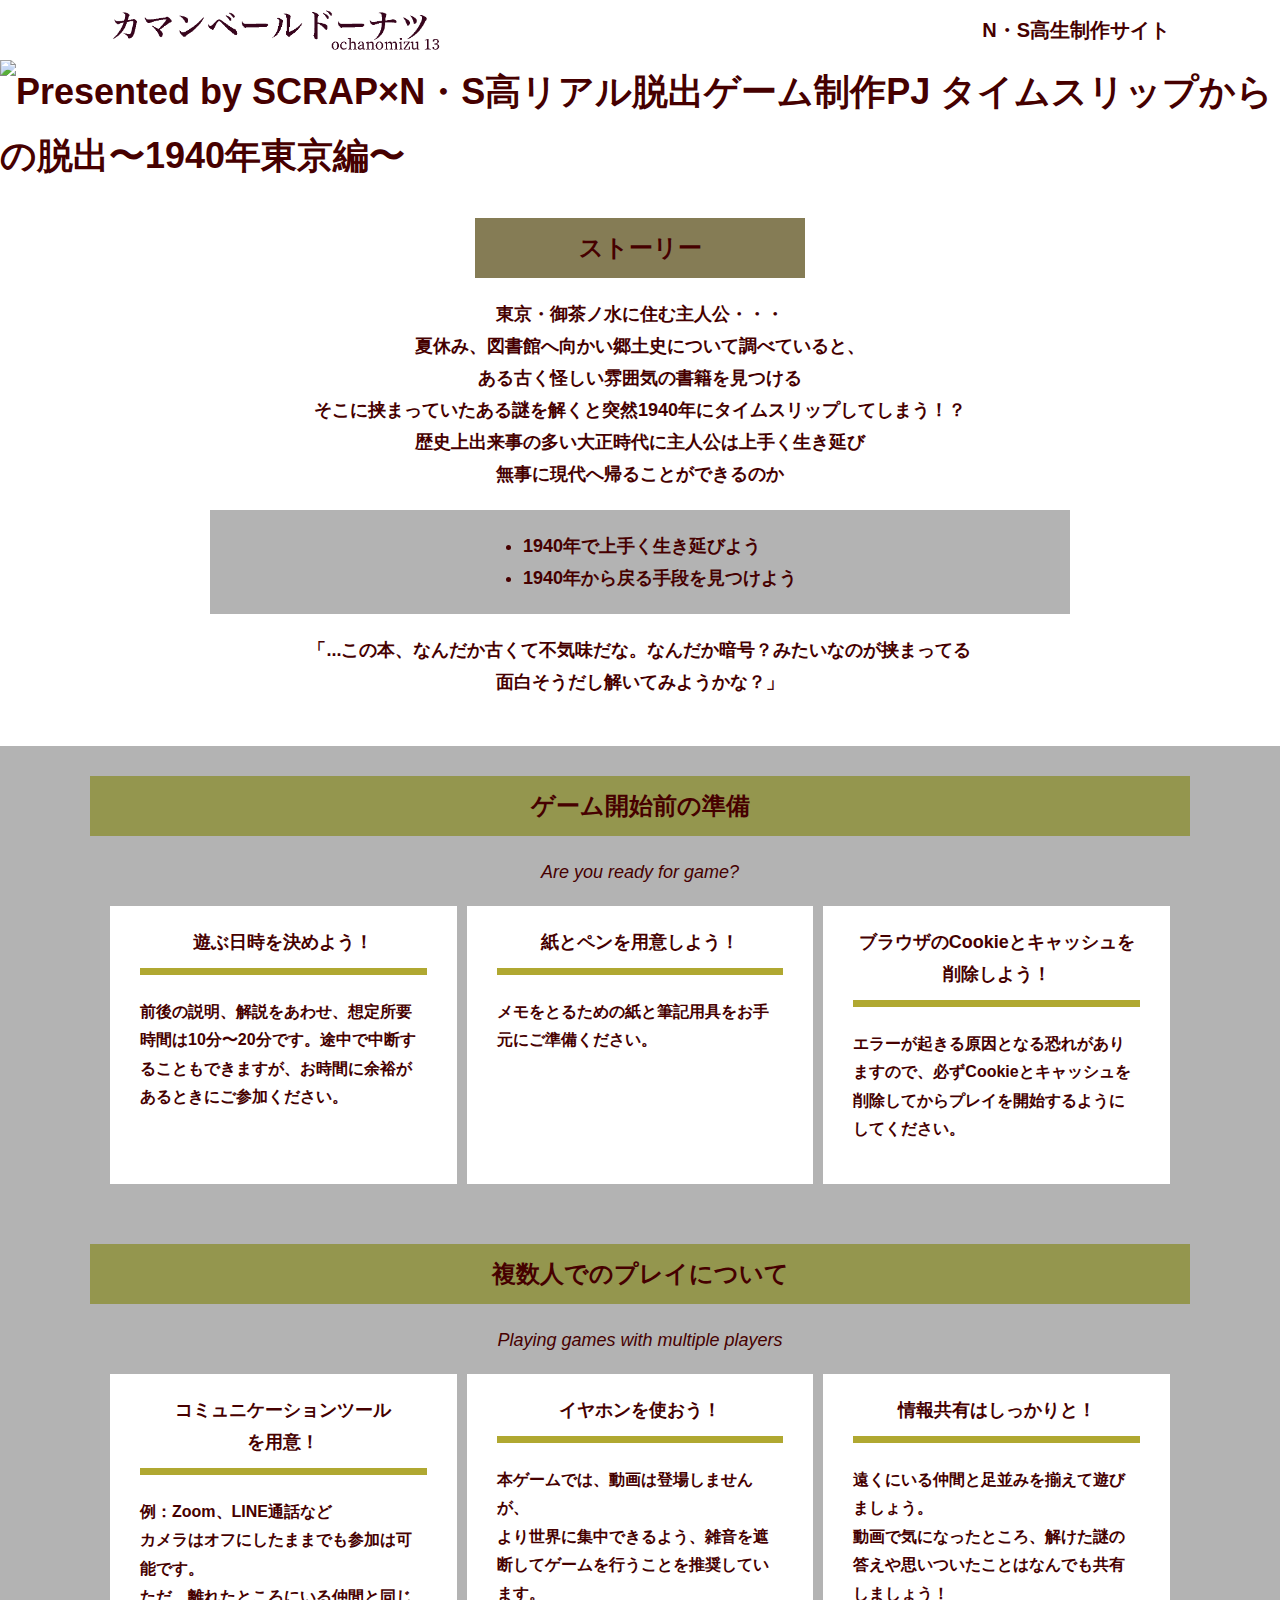
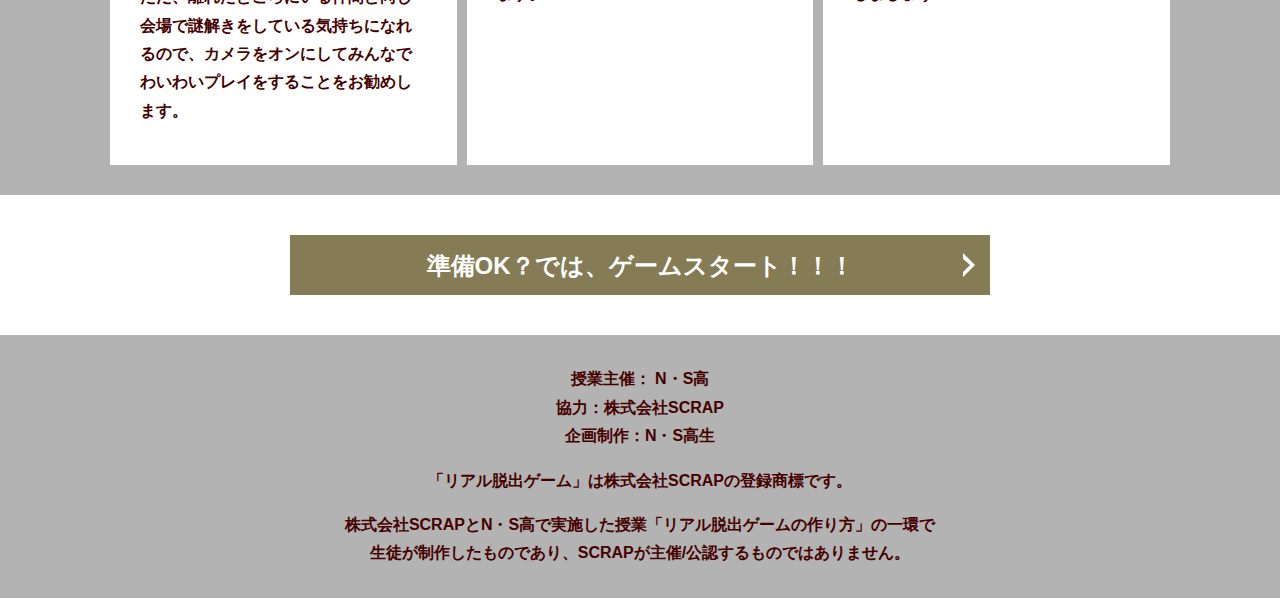
==== commit 6e33a809: "Update index.html" ====
--- a/index.html
+++ b/index.html
@@ -17,7 +17,7 @@
   </svg>
   <header class="header">
     <div class="container">
-      <div class="header__logo"><img src="./assets/images/logo.svg" alt="チームロゴ"></div>
+      <div class="header__logo"><img src="./assets/images/TeamLogo_kari.png" alt="チームロゴ"></div>
       <div class="header__name">N・S高生制作サイト</div>
    </div>
   </header>
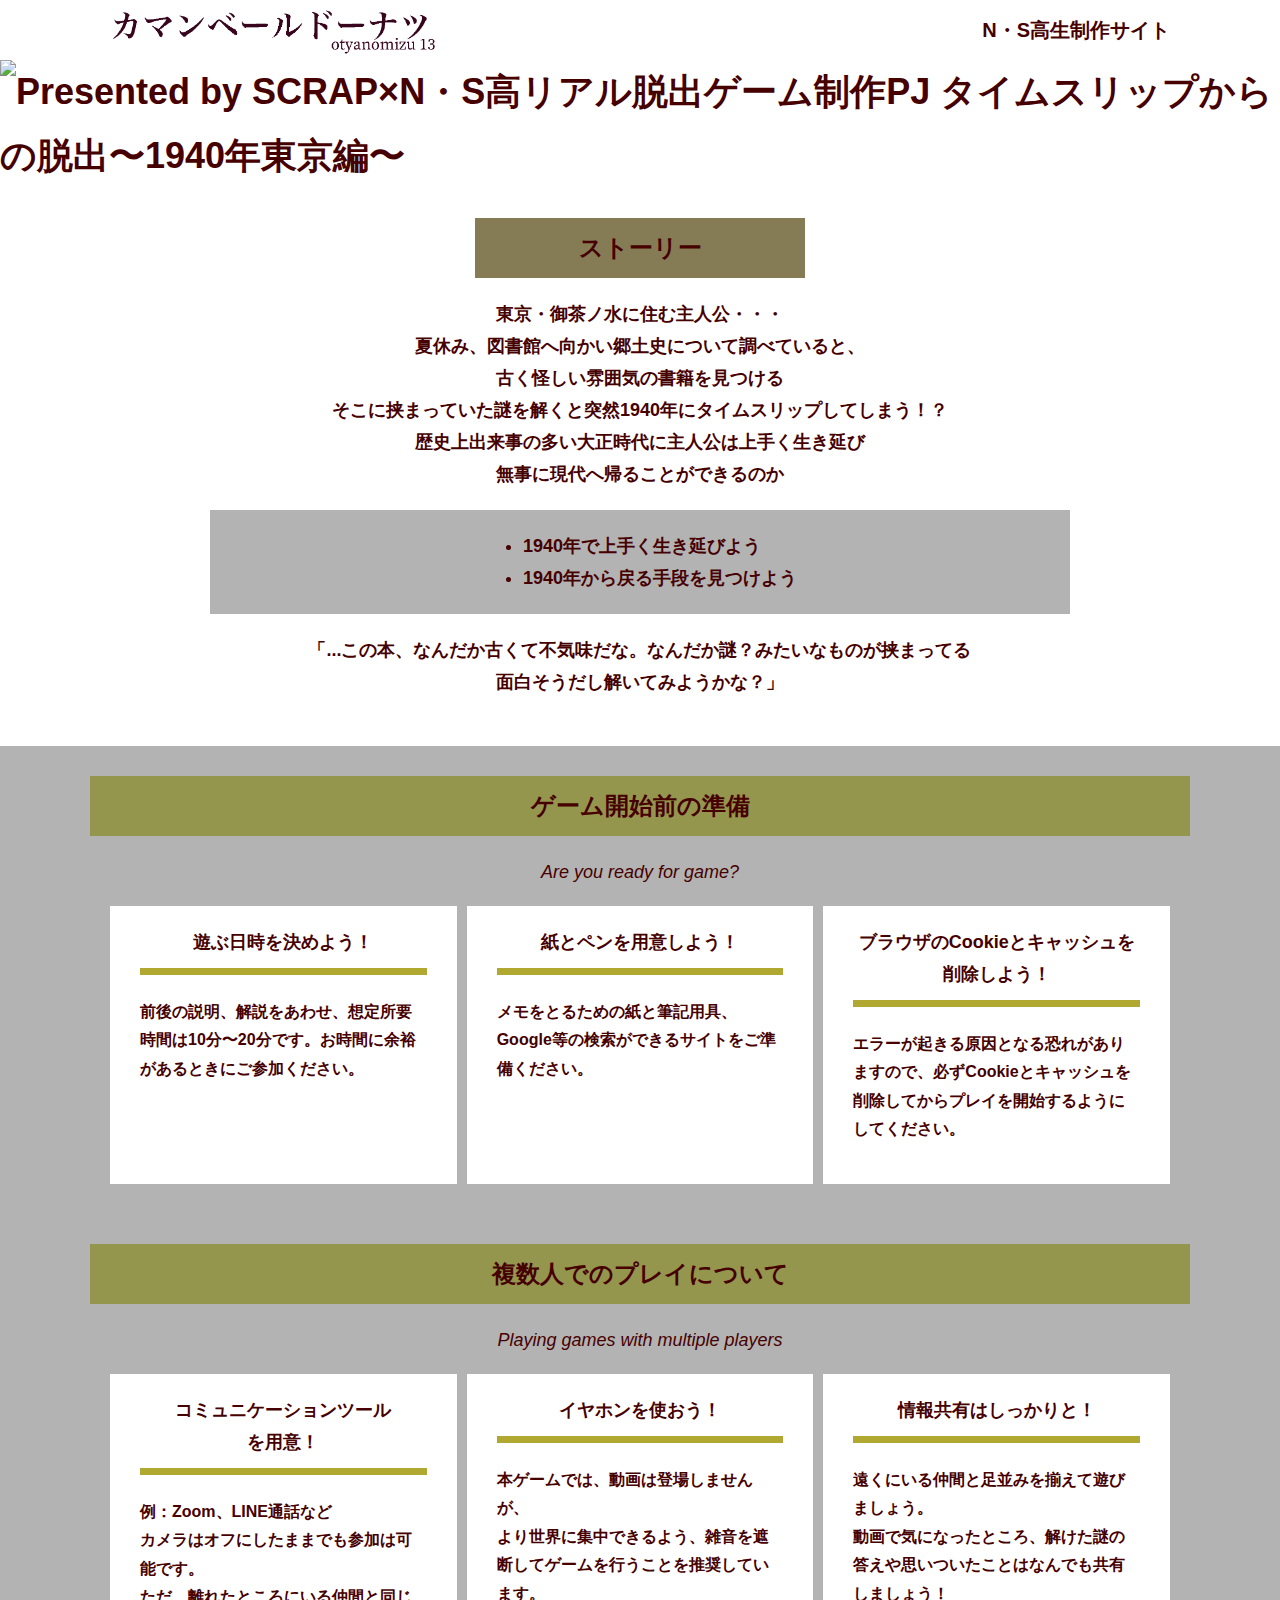
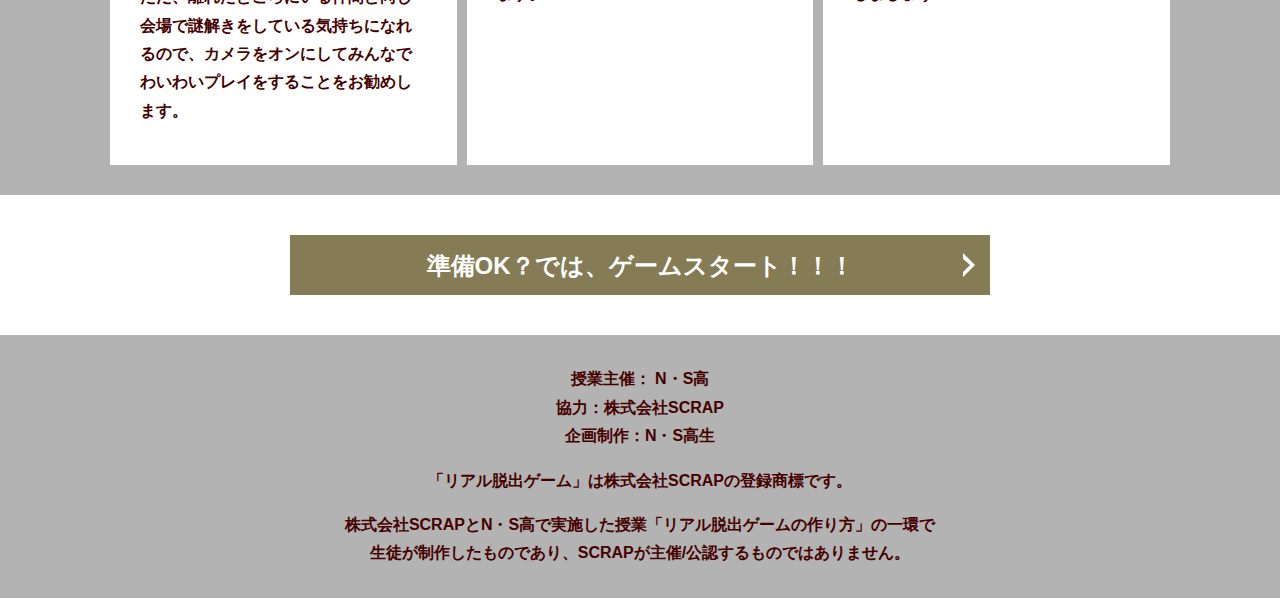
==== commit ae2bff50: "Update index.html" ====
--- a/index.html
+++ b/index.html
@@ -31,8 +31,8 @@
         <div class="story">
           <p class="text-center">東京・御茶ノ水に住む主人公・・・<br>
             夏休み、図書館へ向かい郷土史について調べていると、<br>
-           ある古く怪しい雰囲気の書籍を見つける<br>
-            そこに挟まっていたある謎を解くと突然1940年にタイムスリップしてしまう！？<br>
+           古く怪しい雰囲気の書籍を見つける<br>
+            そこに挟まっていた謎を解くと突然1940年にタイムスリップしてしまう！？<br>
             歴史上出来事の多い大正時代に主人公は上手く生き延び<br>
            無事に現代へ帰ることができるのか<br></p>
           <div class="story__note__outer bg-color--gray">
@@ -41,7 +41,7 @@
               <li>1940年から戻る手段を見つけよう</li>
             </ul>
           </div>
-          <p class="text-center">「...この本、なんだか古くて不気味だな。なんだか暗号？みたいなのが挟まってる<br>
+          <p class="text-center">「...この本、なんだか古くて不気味だな。なんだか謎？みたいなものが挟まってる<br>
             面白そうだし解いてみようかな？」</p>
         </div>
       </div>
@@ -63,13 +63,13 @@
           <div class="column">
             <div class="card">
               <h3 class="card__title">遊ぶ日時を決めよう！</h3>
-              <p class="card__content">前後の説明、解説をあわせ、想定所要時間は10分〜20分です。途中で中断することもできますが、お時間に余裕があるときにご参加ください。</p>
+              <p class="card__content">前後の説明、解説をあわせ、想定所要時間は10分〜20分です。お時間に余裕があるときにご参加ください。</p>
             </div>
           </div>
           <div class="column">
             <div class="card">
               <h3 class="card__title">紙とペンを用意しよう！</h3>
-              <p class="card__content">メモをとるための紙と筆記用具をお手元にご準備ください。</p>
+              <p class="card__content">メモをとるための紙と筆記用具、Google等の検索ができるサイトをご準備ください。</p>
             </div>
           </div>
           <div class="column">
